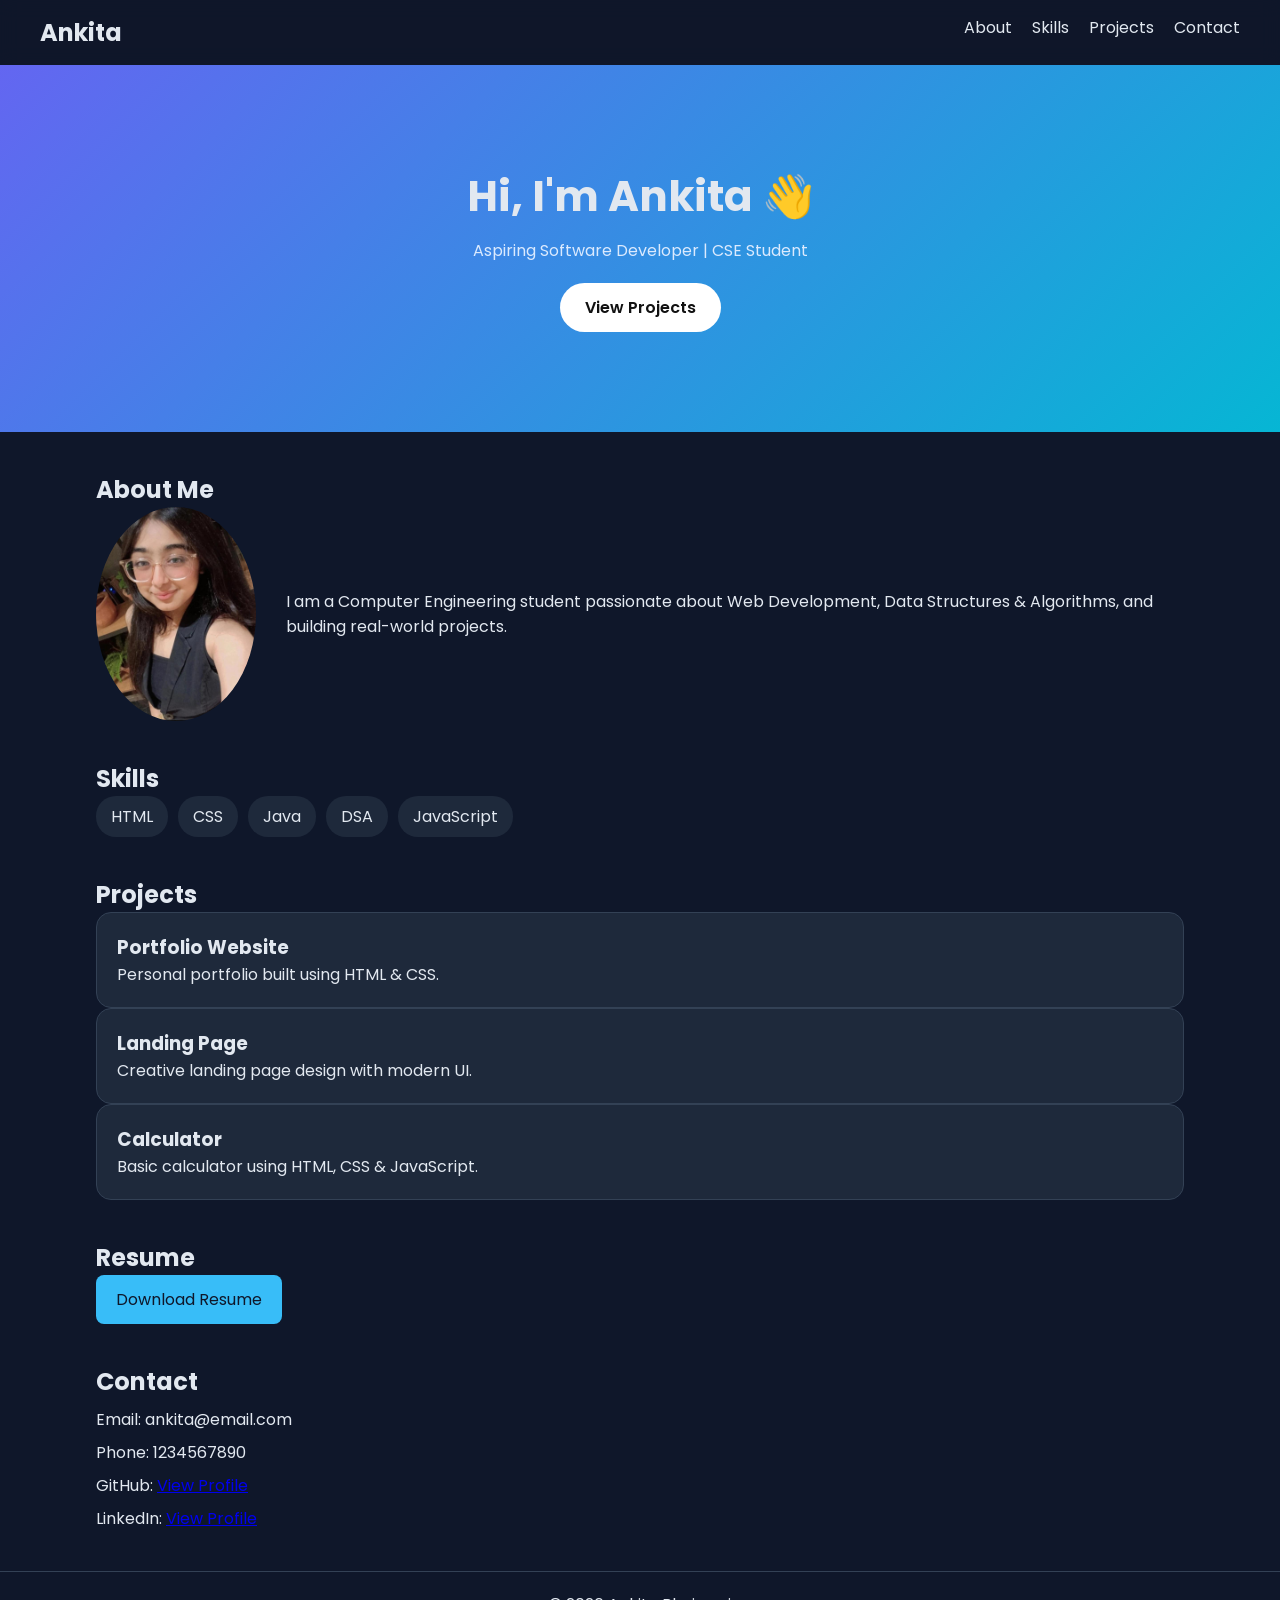
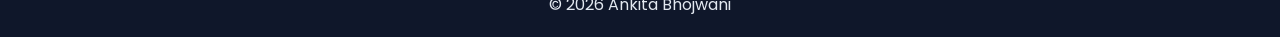
==== index.html @ 919059f5 "Add files via upload" ====
<!DOCTYPE html>
<html lang="en">
<head>
    <meta charset="UTF-8">
    <meta name="viewport" content="width=device-width, initial-scale=1.0">
    <title>Ankita Portfolio</title>


    <link href="https://fonts.googleapis.com/css2?family=Poppins:wght@300;400;600&display=swap" rel="stylesheet">

    <link rel="stylesheet" href="style.css">
</head>
<body>


    <nav class="navbar">
        <h2 class="logo">Ankita</h2>
        <ul class="nav-links">
            <li><a href="#about">About</a></li>
            <li><a href="#skills">Skills</a></li>
            <li><a href="#projects">Projects</a></li>
            <li><a href="#contact">Contact</a></li>
        </ul>
    </nav>


    <header class="hero">
        <h1>Hi, I'm Ankita 👋</h1>
        <p>Aspiring Software Developer | CSE Student</p>
        <a href="#projects" class="btn">View Projects</a>
    </header>

 
    <section id="about" class="about">
        <h2>About Me</h2>
        <div class="about-container">
            <img src="picture.jpeg" alt="profile">
            <p>
                I am a Computer Engineering student passionate about Web Development,
                Data Structures & Algorithms, and building real-world projects.
            </p>
        </div>
    </section>

   
    <section id="skills" class="skills">
        <h2>Skills</h2>
        <ul>
            <li>HTML</li>
            <li>CSS</li>
            <li>Java</li>
            <li>DSA</li>
            <li>JavaScript</li>
        </ul>
    </section>

   
   <section id="projects">
    <h2>Projects</h2>

    <div class="project-container">
        <div class="card">
            <h3>Portfolio Website</h3>
            <p>Personal portfolio built using HTML & CSS.</p>
        </div>

        <div class="card">
            <h3>Landing Page</h3>
            <p>Creative landing page design with modern UI.</p>
        </div>

        <div class="card">
            <h3>Calculator</h3>
            <p>Basic calculator using HTML, CSS & JavaScript.</p>
        </div>
    </div>
</section>

    </section>

  
    <section class="resume">
        <h2>Resume</h2>
        <a href="#">Download Resume</a>
    </section>

   
    <section id="contact" class="contact">
        <h2>Contact</h2>
        <p>Email: ankita@email.com</p>
        <p>Phone: 1234567890</p>
<p>GitHub: <a href="https://github.com/ankita-bhojwani" target="_blank">View Profile</a></p>
      <p>LinkedIn: <a href="https://www.linkedin.com/in/ankita-bhojwani-070b19314" target="_blank">View Profile</a></p>
    </section>

    <footer>
        <p>© 2026 Ankita Bhojwani</p>
    </footer>

</body>
</html>
---- style.css ----
* {
    margin: 0;
    padding: 0;
    box-sizing: border-box;
}

html {
    scroll-behavior: smooth;
}

/* Body */
body {
    font-family: 'Poppins', sans-serif;
    background: #0f172a;
    color: #e2e8f0;
}

/* Navbar */
.navbar {
    position: sticky;
    top: 0;
    display: flex;
    justify-content: space-between;
    padding: 15px 40px;
    background: rgba(15, 23, 42, 0.8);
    backdrop-filter: blur(10px);
}

.nav-links {
    display: flex;
    list-style: none;
}

.nav-links li {
    margin-left: 20px;
}

.nav-links a {
    color: #e2e8f0;
    text-decoration: none;
    transition: 0.3s;
}

.nav-links a:hover {
    color: #38bdf8;
}

/* Hero */
.hero {
    text-align: center;
    padding: 100px 20px;
    background: linear-gradient(135deg, #6366f1, #06b6d4);
}

.hero h1 {
    font-size: 42px;
}

.hero p {
    margin-top: 10px;
    color: #dbeafe;
}

.btn {
    display: inline-block;
    margin-top: 20px;
    padding: 12px 25px;
    background: white;
    color: #111;
    border-radius: 30px;
    text-decoration: none;
    font-weight: 600;
}

/* Sections */
section {
    width: 85%;
    margin: 40px auto;
}

/* About */
.about-container {
    display: flex;
    gap: 30px;
    align-items: center;
}

.about-container img {
    width: 160px;
    border-radius: 50%;
}

/* Skills */
.skills ul {
    display: flex;
    flex-wrap: wrap;
    gap: 10px;
}

.skills li {
    list-style: none;
    padding: 8px 15px;
    background: #1e293b;
    border-radius: 20px;
}

/* Projects */
.projects {
    display: grid;
    grid-template-columns: repeat(3, 1fr);
    gap: 20px;
}

.card {
    background: #1e293b;
    padding: 20px;
    border-radius: 15px;
    transition: 0.3s;
    border: 1px solid #334155;
}

.card:hover {
    transform: translateY(-10px) scale(1.02);
    box-shadow: 0px 10px 30px rgba(0,0,0,0.5);
}

/* Resume */
.resume a {
    display: inline-block;
    padding: 12px 20px;
    background: #38bdf8;
    color: #0f172a;
    border-radius: 8px;
    text-decoration: none;
}

/* Contact */
.contact p {
    margin: 8px 0;
}

/* Footer */
footer {
    text-align: center;
    padding: 20px;
    border-top: 1px solid #334155;
    margin-top: 40px;
}


@media (max-width: 768px) {
    .about-container {
        flex-direction: column;
        text-align: center;
    }

    .navbar {
        flex-direction: column;
        gap: 10px;
    }
}
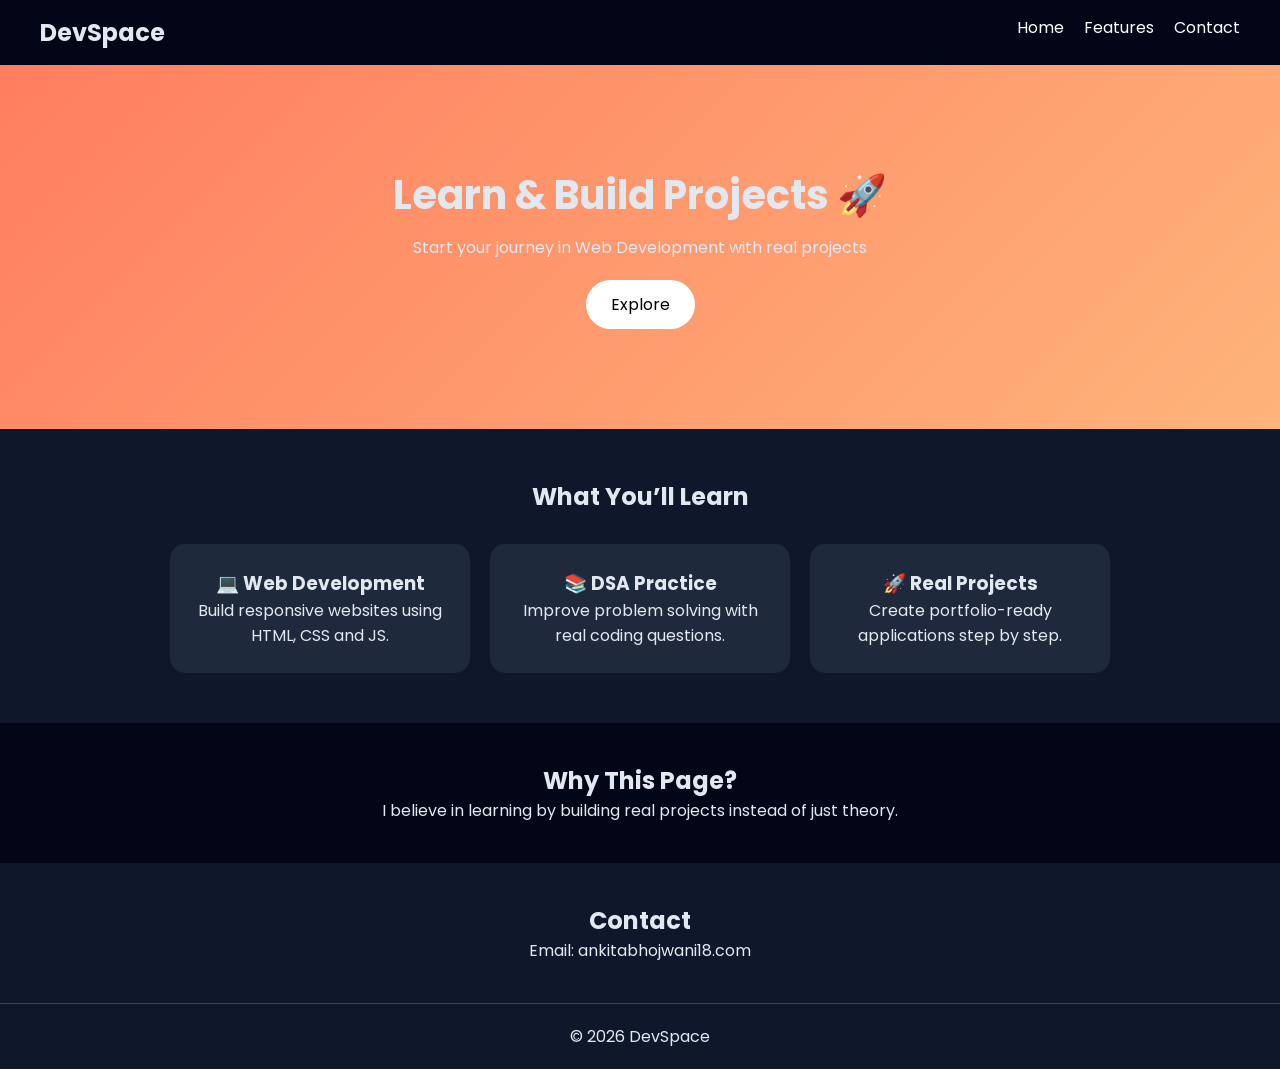
==== commit 65ea688f: "Add files via upload" ====
--- a/index.html
+++ b/index.html
@@ -3,98 +3,70 @@
 <head>
     <meta charset="UTF-8">
     <meta name="viewport" content="width=device-width, initial-scale=1.0">
-    <title>Ankita Portfolio</title>
+    <title>DevSpace Landing</title>
 
-
+    
     <link href="https://fonts.googleapis.com/css2?family=Poppins:wght@300;400;600&display=swap" rel="stylesheet">
 
     <link rel="stylesheet" href="style.css">
 </head>
 <body>
 
-
     <nav class="navbar">
-        <h2 class="logo">Ankita</h2>
+        <h2 class="logo">DevSpace</h2>
         <ul class="nav-links">
-            <li><a href="#about">About</a></li>
-            <li><a href="#skills">Skills</a></li>
-            <li><a href="#projects">Projects</a></li>
+            <li><a href="#">Home</a></li>
+            <li><a href="#features">Features</a></li>
             <li><a href="#contact">Contact</a></li>
         </ul>
     </nav>
 
 
-    <header class="hero">
-        <h1>Hi, I'm Ankita 👋</h1>
-        <p>Aspiring Software Developer | CSE Student</p>
-        <a href="#projects" class="btn">View Projects</a>
-    </header>
+    <section class="hero">
+        <h1>Learn & Build Projects 🚀</h1>
+        <p>Start your journey in Web Development with real projects</p>
+        <a href="#features" class="btn">Explore</a>
+    </section>
 
- 
-    <section id="about" class="about">
-        <h2>About Me</h2>
-        <div class="about-container">
-            <img src="picture.jpeg" alt="profile">
-            <p>
-                I am a Computer Engineering student passionate about Web Development,
-                Data Structures & Algorithms, and building real-world projects.
-            </p>
+  
+    <section id="features" class="features">
+        <h2>What You’ll Learn</h2>
+
+        <div class="feature-container">
+
+            <div class="card">
+                <h3>💻 Web Development</h3>
+                <p>Build responsive websites using HTML, CSS and JS.</p>
+            </div>
+
+            <div class="card">
+                <h3>📚 DSA Practice</h3>
+                <p>Improve problem solving with real coding questions.</p>
+            </div>
+
+            <div class="card">
+                <h3>🚀 Real Projects</h3>
+                <p>Create portfolio-ready applications step by step.</p>
+            </div>
+
         </div>
     </section>
 
-   
-    <section id="skills" class="skills">
-        <h2>Skills</h2>
-        <ul>
-            <li>HTML</li>
-            <li>CSS</li>
-            <li>Java</li>
-            <li>DSA</li>
-            <li>JavaScript</li>
-        </ul>
-    </section>
-
-   
-   <section id="projects">
-    <h2>Projects</h2>
-
-    <div class="project-container">
-        <div class="card">
-            <h3>Portfolio Website</h3>
-            <p>Personal portfolio built using HTML & CSS.</p>
-        </div>
-
-        <div class="card">
-            <h3>Landing Page</h3>
-            <p>Creative landing page design with modern UI.</p>
-        </div>
-
-        <div class="card">
-            <h3>Calculator</h3>
-            <p>Basic calculator using HTML, CSS & JavaScript.</p>
-        </div>
-    </div>
-</section>
-
-    </section>
-
-  
-    <section class="resume">
-        <h2>Resume</h2>
-        <a href="#">Download Resume</a>
+    
+    <section class="extra">
+        <h2>Why This Page?</h2>
+        <p>I believe in learning by building real projects instead of just theory.</p>
     </section>
 
    
     <section id="contact" class="contact">
         <h2>Contact</h2>
-        <p>Email: ankita@email.com</p>
-        <p>Phone: 1234567890</p>
-<p>GitHub: <a href="https://github.com/ankita-bhojwani" target="_blank">View Profile</a></p>
-      <p>LinkedIn: <a href="https://www.linkedin.com/in/ankita-bhojwani-070b19314" target="_blank">View Profile</a></p>
+        <p>Email: ankitabhojwani18.com</p>
     </section>
 
+  
     <footer>
-        <p>© 2026 Ankita Bhojwani</p>
+        <p>© 2026 DevSpace</p>
     </footer>
 
 </body>
--- a/style.css
+++ b/style.css
@@ -5,26 +5,18 @@
     box-sizing: border-box;
 }
 
-html {
-    scroll-behavior: smooth;
-}
-
-/* Body */
 body {
     font-family: 'Poppins', sans-serif;
     background: #0f172a;
     color: #e2e8f0;
 }
 
-/* Navbar */
+
 .navbar {
-    position: sticky;
-    top: 0;
     display: flex;
     justify-content: space-between;
     padding: 15px 40px;
-    background: rgba(15, 23, 42, 0.8);
-    backdrop-filter: blur(10px);
+    background: #020617;
 }
 
 .nav-links {
@@ -37,29 +29,27 @@
 }
 
 .nav-links a {
-    color: #e2e8f0;
+    color: white;
     text-decoration: none;
-    transition: 0.3s;
 }
 
 .nav-links a:hover {
-    color: #38bdf8;
+    color: #f97316;
 }
 
-/* Hero */
+
 .hero {
     text-align: center;
     padding: 100px 20px;
-    background: linear-gradient(135deg, #6366f1, #06b6d4);
+    background: linear-gradient(135deg, #ff7e5f, #feb47b);
 }
 
 .hero h1 {
-    font-size: 42px;
+    font-size: 40px;
 }
 
 .hero p {
     margin-top: 10px;
-    color: #dbeafe;
 }
 
 .btn {
@@ -67,94 +57,56 @@
     margin-top: 20px;
     padding: 12px 25px;
     background: white;
-    color: #111;
-    border-radius: 30px;
+    color: black;
+    border-radius: 25px;
     text-decoration: none;
-    font-weight: 600;
 }
 
-/* Sections */
-section {
-    width: 85%;
-    margin: 40px auto;
+
+.features {
+    text-align: center;
+    padding: 50px 20px;
 }
 
-/* About */
-.about-container {
-    display: flex;
-    gap: 30px;
-    align-items: center;
-}
-
-.about-container img {
-    width: 160px;
-    border-radius: 50%;
-}
-
-/* Skills */
-.skills ul {
-    display: flex;
-    flex-wrap: wrap;
-    gap: 10px;
-}
-
-.skills li {
-    list-style: none;
-    padding: 8px 15px;
-    background: #1e293b;
-    border-radius: 20px;
-}
-
-/* Projects */
-.projects {
+.feature-container {
     display: grid;
-    grid-template-columns: repeat(3, 1fr);
+    grid-template-columns: repeat(auto-fit, minmax(250px, 300px));
+    justify-content: center;
     gap: 20px;
+    margin-top: 30px;
 }
 
 .card {
     background: #1e293b;
-    padding: 20px;
+    padding: 25px;
     border-radius: 15px;
     transition: 0.3s;
-    border: 1px solid #334155;
 }
 
 .card:hover {
-    transform: translateY(-10px) scale(1.02);
-    box-shadow: 0px 10px 30px rgba(0,0,0,0.5);
+    transform: translateY(-10px);
 }
 
-/* Resume */
-.resume a {
-    display: inline-block;
-    padding: 12px 20px;
-    background: #38bdf8;
-    color: #0f172a;
-    border-radius: 8px;
-    text-decoration: none;
+.extra {
+    text-align: center;
+    padding: 40px;
+    background: #020617;
 }
 
-/* Contact */
-.contact p {
-    margin: 8px 0;
+
+.contact {
+    text-align: center;
+    padding: 40px;
 }
 
-/* Footer */
+
 footer {
     text-align: center;
     padding: 20px;
     border-top: 1px solid #334155;
-    margin-top: 40px;
 }
 
-
 @media (max-width: 768px) {
-    .about-container {
-        flex-direction: column;
-        text-align: center;
-    }
-
     .navbar {
         flex-direction: column;
         gap: 10px;
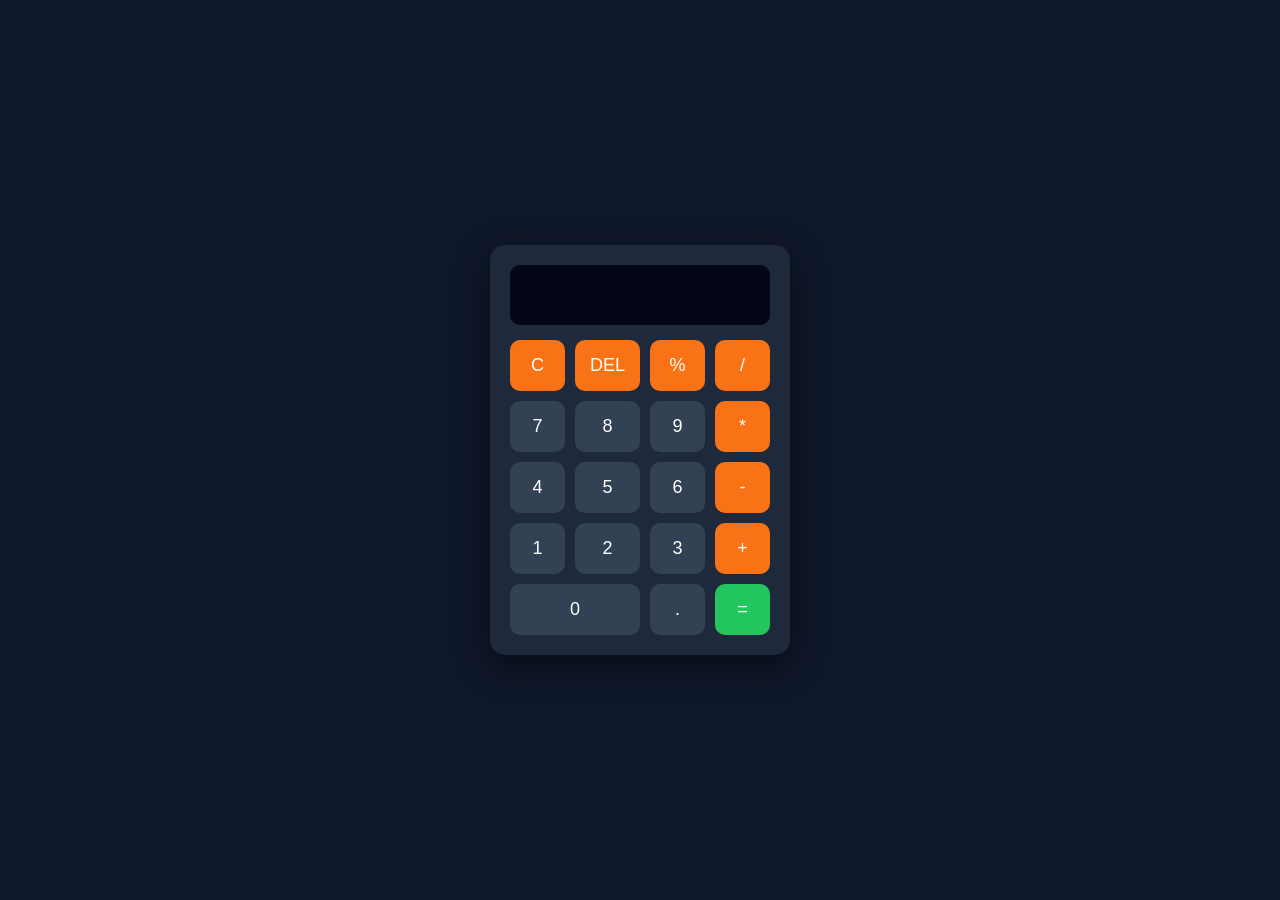
==== commit 79dc9edf: "Add files via upload" ====
--- a/index.html
+++ b/index.html
@@ -3,71 +3,44 @@
 <head>
     <meta charset="UTF-8">
     <meta name="viewport" content="width=device-width, initial-scale=1.0">
-    <title>DevSpace Landing</title>
-
-    
-    <link href="https://fonts.googleapis.com/css2?family=Poppins:wght@300;400;600&display=swap" rel="stylesheet">
-
+    <title>Calculator</title>
     <link rel="stylesheet" href="style.css">
 </head>
 <body>
 
-    <nav class="navbar">
-        <h2 class="logo">DevSpace</h2>
-        <ul class="nav-links">
-            <li><a href="#">Home</a></li>
-            <li><a href="#features">Features</a></li>
-            <li><a href="#contact">Contact</a></li>
-        </ul>
-    </nav>
+<div class="container">
+    <div class="calculator">
+        <input type="text" id="display" disabled>
 
+        <div class="buttons">
+            <button onclick="clearDisplay()" class="operator">C</button>
+            <button onclick="deleteLast()" class="operator">DEL</button>
+            <button onclick="appendValue('%')" class="operator">%</button>
+            <button onclick="appendValue('/')" class="operator">/</button>
 
-    <section class="hero">
-        <h1>Learn & Build Projects 🚀</h1>
-        <p>Start your journey in Web Development with real projects</p>
-        <a href="#features" class="btn">Explore</a>
-    </section>
+            <button onclick="appendValue('7')">7</button>
+            <button onclick="appendValue('8')">8</button>
+            <button onclick="appendValue('9')">9</button>
+            <button onclick="appendValue('*')" class="operator">*</button>
 
-  
-    <section id="features" class="features">
-        <h2>What You’ll Learn</h2>
+            <button onclick="appendValue('4')">4</button>
+            <button onclick="appendValue('5')">5</button>
+            <button onclick="appendValue('6')">6</button>
+            <button onclick="appendValue('-')" class="operator">-</button>
 
-        <div class="feature-container">
+            <button onclick="appendValue('1')">1</button>
+            <button onclick="appendValue('2')">2</button>
+            <button onclick="appendValue('3')">3</button>
+            <button onclick="appendValue('+')" class="operator">+</button>
 
-            <div class="card">
-                <h3>💻 Web Development</h3>
-                <p>Build responsive websites using HTML, CSS and JS.</p>
-            </div>
+            <button onclick="appendValue('0')" class="zero">0</button>
+            <button onclick="appendValue('.')">.</button>
+            <button onclick="calculate()" class="equal">=</button>
+        </div>
+    </div>
+</div>
 
-            <div class="card">
-                <h3>📚 DSA Practice</h3>
-                <p>Improve problem solving with real coding questions.</p>
-            </div>
-
-            <div class="card">
-                <h3>🚀 Real Projects</h3>
-                <p>Create portfolio-ready applications step by step.</p>
-            </div>
-
-        </div>
-    </section>
-
-    
-    <section class="extra">
-        <h2>Why This Page?</h2>
-        <p>I believe in learning by building real projects instead of just theory.</p>
-    </section>
-
-   
-    <section id="contact" class="contact">
-        <h2>Contact</h2>
-        <p>Email: ankitabhojwani18.com</p>
-    </section>
-
-  
-    <footer>
-        <p>© 2026 DevSpace</p>
-    </footer>
+<script src="script.js"></script>
 
 </body>
 </html>
--- a/style.css
+++ b/style.css
@@ -1,4 +1,3 @@
-
 * {
     margin: 0;
     padding: 0;
@@ -6,109 +5,76 @@
 }
 
 body {
-    font-family: 'Poppins', sans-serif;
     background: #0f172a;
-    color: #e2e8f0;
+    display: flex;
+    justify-content: center;
+    align-items: center;
+    height: 100vh;
+    font-family: 'Segoe UI';
 }
 
-
-.navbar {
-    display: flex;
-    justify-content: space-between;
-    padding: 15px 40px;
-    background: #020617;
+.container {
+    background: #1e293b;
+    padding: 20px;
+    border-radius: 15px;
+    box-shadow: 0 10px 30px rgba(0,0,0,0.5);
 }
 
-.nav-links {
-    display: flex;
-    list-style: none;
+.calculator {
+    width: 260px;
 }
 
-.nav-links li {
-    margin-left: 20px;
+#display {
+    width: 100%;
+    height: 60px;
+    font-size: 24px;
+    text-align: right;
+    padding: 10px;
+    border: none;
+    outline: none;
+    margin-bottom: 15px;
+    border-radius: 10px;
+    background: #020617;
+    color: white;
 }
 
-.nav-links a {
-    color: white;
-    text-decoration: none;
+.buttons {
+    display: grid;
+    grid-template-columns: repeat(4, 1fr);
+    gap: 10px;
 }
 
-.nav-links a:hover {
-    color: #f97316;
+button {
+    padding: 15px;
+    font-size: 18px;
+    border: none;
+    border-radius: 10px;
+    cursor: pointer;
+    background: #334155;
+    color: white;
+    transition: 0.2s;
 }
 
-
-.hero {
-    text-align: center;
-    padding: 100px 20px;
-    background: linear-gradient(135deg, #ff7e5f, #feb47b);
+button:hover {
+    background: #475569;
 }
 
-.hero h1 {
-    font-size: 40px;
+.operator {
+    background: #f97316;
 }
 
-.hero p {
-    margin-top: 10px;
+.operator:hover {
+    background: #ea580c;
 }
 
-.btn {
-    display: inline-block;
-    margin-top: 20px;
-    padding: 12px 25px;
-    background: white;
-    color: black;
-    border-radius: 25px;
-    text-decoration: none;
+.equal {
+    background: #22c55e;
 }
 
-
-.features {
-    text-align: center;
-    padding: 50px 20px;
+.equal:hover {
+    background: #16a34a;
 }
 
-.feature-container {
-    display: grid;
-    grid-template-columns: repeat(auto-fit, minmax(250px, 300px));
-    justify-content: center;
-    gap: 20px;
-    margin-top: 30px;
-}
-
-.card {
-    background: #1e293b;
-    padding: 25px;
-    border-radius: 15px;
-    transition: 0.3s;
-}
-
-.card:hover {
-    transform: translateY(-10px);
-}
-
-.extra {
-    text-align: center;
-    padding: 40px;
-    background: #020617;
-}
-
-
-.contact {
-    text-align: center;
-    padding: 40px;
-}
-
-
-footer {
-    text-align: center;
-    padding: 20px;
-    border-top: 1px solid #334155;
-}
-
-@media (max-width: 768px) {
-    .navbar {
-        flex-direction: column;
-        gap: 10px;
-    }
+.zero {
+    grid-column: span 2;
 }
